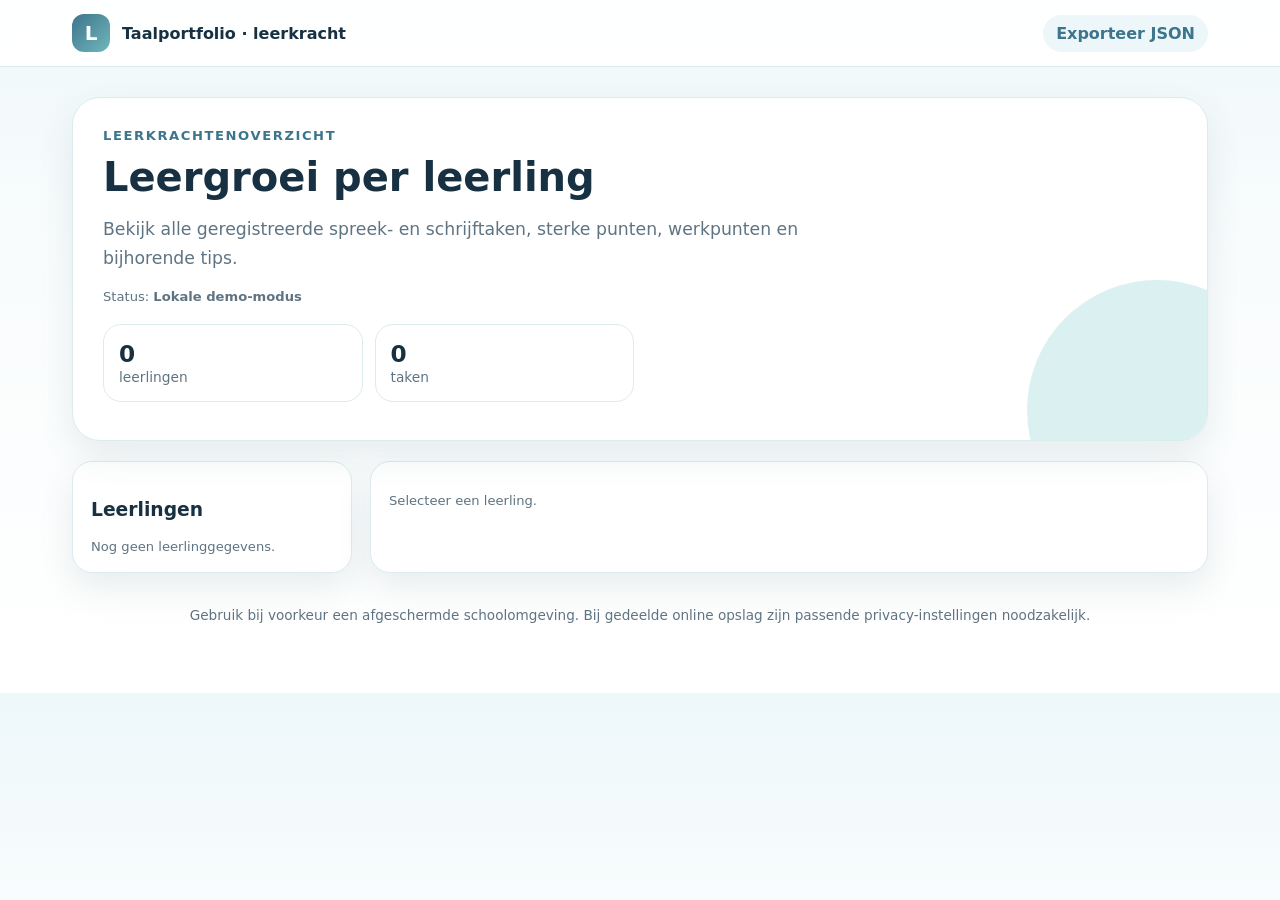
==== leraar.html @ 34dc71e7 "Add files via upload" ====
<!doctype html><html lang="nl"><head><meta charset="utf-8"><meta name="viewport" content="width=device-width,initial-scale=1"><title>Taalportfolio · leerkracht</title><link rel="stylesheet" href="styles.css"></head><body>
<header class="topbar"><div class="topbar-inner"><div class="brand"><div class="brand-mark">L</div><span>Taalportfolio · leerkracht</span></div><button class="ghost-btn" id="exportBtn">Exporteer JSON</button></div></header>
<main><section class="hero-card"><div class="eyebrow">Leerkrachtenoverzicht</div><h1 style="font-size:2.5rem">Leergroei per leerling</h1><p class="lead">Bekijk alle geregistreerde spreek- en schrijftaken, sterke punten, werkpunten en bijhorende tips.</p><p class="small">Status: <strong id="mode"></strong></p><div class="stat-grid"><div class="stat"><strong id="studentCount">0</strong><span>leerlingen</span></div><div class="stat"><strong id="recordCount">0</strong><span>taken</span></div></div></section>
<section class="teacher-grid" style="margin-top:20px"><aside class="panel"><h3>Leerlingen</h3><div id="studentList" class="student-list"></div></aside><section class="panel" id="studentDetail"><p class="small">Selecteer een leerling.</p></section></section>
<div class="footer-note">Gebruik bij voorkeur een afgeschermde schoolomgeving. Bij gedeelde online opslag zijn passende privacy-instellingen noodzakelijk.</div></main>
<script src="config.js"></script><script src="data.js"></script><script src="app.js"></script><script>initTeacher();</script></body></html>
---- styles.css ----
:root {
  --ink: #173042;
  --muted: #5f7483;
  --bg: #f5fbfc;
  --card: #ffffff;
  --accent: #5395a5;
  --accent2: #71b7bb;
  --accent3: #b7e3e3;
  --accent-dark: #3c758c;
  --warm: #fff4df;
  --warm-dark: #c77d2f;
  --good: #eaf8ee;
  --good-ink: #2e6f46;
  --work: #fff1ec;
  --work-ink: #9a513e;
  --shadow: 0 14px 35px rgba(36,78,93,.10);
}
*{box-sizing:border-box}
body{margin:0;font-family:Inter,ui-sans-serif,system-ui,-apple-system,Segoe UI,Roboto,Arial,sans-serif;color:var(--ink);background:linear-gradient(180deg,#eef8fa 0,#f9fcfd 35%,#fff 100%)}
button,input,select,textarea{font:inherit}
a{color:inherit}
.topbar{position:sticky;top:0;z-index:20;background:rgba(255,255,255,.94);backdrop-filter:blur(12px);border-bottom:1px solid #dcebed}
.topbar-inner{max-width:1180px;margin:auto;padding:14px 22px;display:flex;align-items:center;justify-content:space-between;gap:18px}
.brand{display:flex;align-items:center;gap:12px;font-weight:800}
.brand-mark{width:38px;height:38px;border-radius:12px;background:linear-gradient(135deg,var(--accent-dark),var(--accent2));display:grid;place-items:center;color:#fff;font-size:20px}
.nav{display:flex;gap:8px;flex-wrap:wrap}
.nav button,.ghost-btn{border:0;background:#edf6f8;color:var(--accent-dark);padding:9px 13px;border-radius:999px;cursor:pointer;font-weight:700}
.nav button.active{background:var(--accent-dark);color:white}
main{max-width:1180px;margin:auto;padding:30px 22px 70px}
.hero{display:grid;grid-template-columns:1.25fr .75fr;gap:24px;align-items:stretch;margin-bottom:28px}
.hero-card{background:var(--card);border:1px solid #dcebed;border-radius:28px;box-shadow:var(--shadow);padding:30px;position:relative;overflow:hidden}
.hero-card:before{content:"";position:absolute;inset:auto -80px -100px auto;width:260px;height:260px;border-radius:50%;background:var(--accent3);opacity:.5}
.eyebrow{font-size:.82rem;text-transform:uppercase;letter-spacing:.12em;color:var(--accent-dark);font-weight:800}
h1{font-size:clamp(2rem,4vw,3.6rem);line-height:1.02;margin:.35em 0 .35em}
.lead{font-size:1.08rem;color:var(--muted);max-width:760px;line-height:1.65}
.identity{display:grid;gap:12px;margin-top:22px;grid-template-columns:1fr 1fr}
.field label{display:block;font-size:.8rem;font-weight:800;color:var(--muted);margin:0 0 6px}
.field input,.field select,.field textarea{width:100%;padding:11px 12px;border:1px solid #cadfe4;border-radius:12px;background:white;color:var(--ink);outline:none}
.field input:focus,.field select:focus,.field textarea:focus{border-color:var(--accent);box-shadow:0 0 0 3px rgba(83,149,165,.14)}
.teacher-tip{background:linear-gradient(135deg,#fff8ed,#fff);border:1px solid #f0dcc4;border-radius:28px;padding:18px;display:grid;grid-template-columns:120px 1fr;gap:16px;align-items:center;box-shadow:var(--shadow)}
.teacher-tip img{width:120px;height:120px;border-radius:50%;object-fit:cover;object-position:50% 32%;border:5px solid white;box-shadow:0 8px 18px rgba(0,0,0,.08)}
.bubble{position:relative;background:white;border:2px solid #f1d7b5;border-radius:18px;padding:16px;line-height:1.5}
.bubble:before{content:"";position:absolute;left:-12px;top:42px;width:20px;height:20px;background:white;border-left:2px solid #f1d7b5;border-bottom:2px solid #f1d7b5;transform:rotate(45deg)}
.stat-grid{display:grid;grid-template-columns:repeat(4,1fr);gap:12px;margin:20px 0 8px}.stat{background:white;border:1px solid #dcebed;border-radius:18px;padding:15px}.stat strong{display:block;font-size:1.45rem}.stat span{color:var(--muted);font-size:.86rem}
.section-head{display:flex;justify-content:space-between;gap:12px;align-items:end;margin:34px 0 14px}.section-head h2{margin:0;font-size:1.7rem}.section-head p{margin:3px 0 0;color:var(--muted)}
.task-list{display:grid;gap:14px}.task-card{background:white;border:1px solid #dcebed;border-radius:20px;padding:18px;box-shadow:0 8px 22px rgba(36,78,93,.06)}
.task-top{display:grid;grid-template-columns:52px 1.3fr .7fr;gap:12px;align-items:end;margin-bottom:14px}.num{width:46px;height:46px;border-radius:15px;background:var(--accent3);display:grid;place-items:center;font-weight:900;color:var(--accent-dark)}
.task-grid{display:grid;grid-template-columns:1fr 1fr;gap:14px}.choice-box{border-radius:16px;padding:14px}.choice-box.good{background:var(--good)}.choice-box.work{background:var(--work)}.choice-box h4{margin:0 0 10px}.advice{margin-top:10px;background:white;border-radius:12px;padding:11px 12px;min-height:64px;color:#526774;line-height:1.45;border:1px dashed #d8b9ad}.advice.empty{color:#8799a4;font-style:italic}.small{font-size:.82rem;color:var(--muted)}
.actions{display:flex;gap:8px;justify-content:flex-end;margin-top:12px}.primary-btn{border:0;background:var(--accent-dark);color:white;padding:10px 14px;border-radius:12px;font-weight:800;cursor:pointer}.danger-btn{border:0;background:#fff0ed;color:#a74a38;padding:9px 12px;border-radius:11px;font-weight:750;cursor:pointer}
.hidden{display:none!important}.notice{background:#fff8df;border:1px solid #eedfa8;padding:12px 14px;border-radius:14px;color:#6c5b1e;margin:16px 0}.success{background:#eaf8ee;border-color:#c9e8d1;color:#336749}
.teacher-grid{display:grid;grid-template-columns:280px 1fr;gap:18px}.panel{background:white;border:1px solid #dcebed;border-radius:20px;padding:18px;box-shadow:var(--shadow)}
.student-list{display:grid;gap:8px}.student-btn{width:100%;text-align:left;border:1px solid #dcebed;background:white;padding:11px 12px;border-radius:12px;cursor:pointer}.student-btn.active{background:#eaf5f7;border-color:var(--accent)}
.badge{display:inline-flex;align-items:center;padding:4px 9px;border-radius:999px;background:#edf6f8;color:var(--accent-dark);font-size:.78rem;font-weight:800}.badge.good{background:var(--good);color:var(--good-ink)}.badge.work{background:var(--work);color:var(--work-ink)}
.history{display:grid;gap:10px}.history-item{border:1px solid #dfebee;border-radius:14px;padding:13px}.history-item h4{margin:0 0 8px}.history-meta{display:flex;gap:8px;flex-wrap:wrap;margin-bottom:8px}.history p{margin:6px 0;line-height:1.45}
.footer-note{margin-top:34px;color:var(--muted);font-size:.85rem;text-align:center}
@media(max-width:900px){.hero{grid-template-columns:1fr}.teacher-grid{grid-template-columns:1fr}.stat-grid{grid-template-columns:1fr 1fr}.task-grid{grid-template-columns:1fr}.task-top{grid-template-columns:46px 1fr}.task-top .datefield{grid-column:2}.identity{grid-template-columns:1fr}}
@media(max-width:560px){main{padding:20px 14px 60px}.topbar-inner{padding:12px 14px}.teacher-tip{grid-template-columns:78px 1fr}.teacher-tip img{width:78px;height:78px}.bubble:before{top:25px}.stat-grid{grid-template-columns:1fr 1fr}.hero-card{padding:22px}.task-card{padding:14px}}
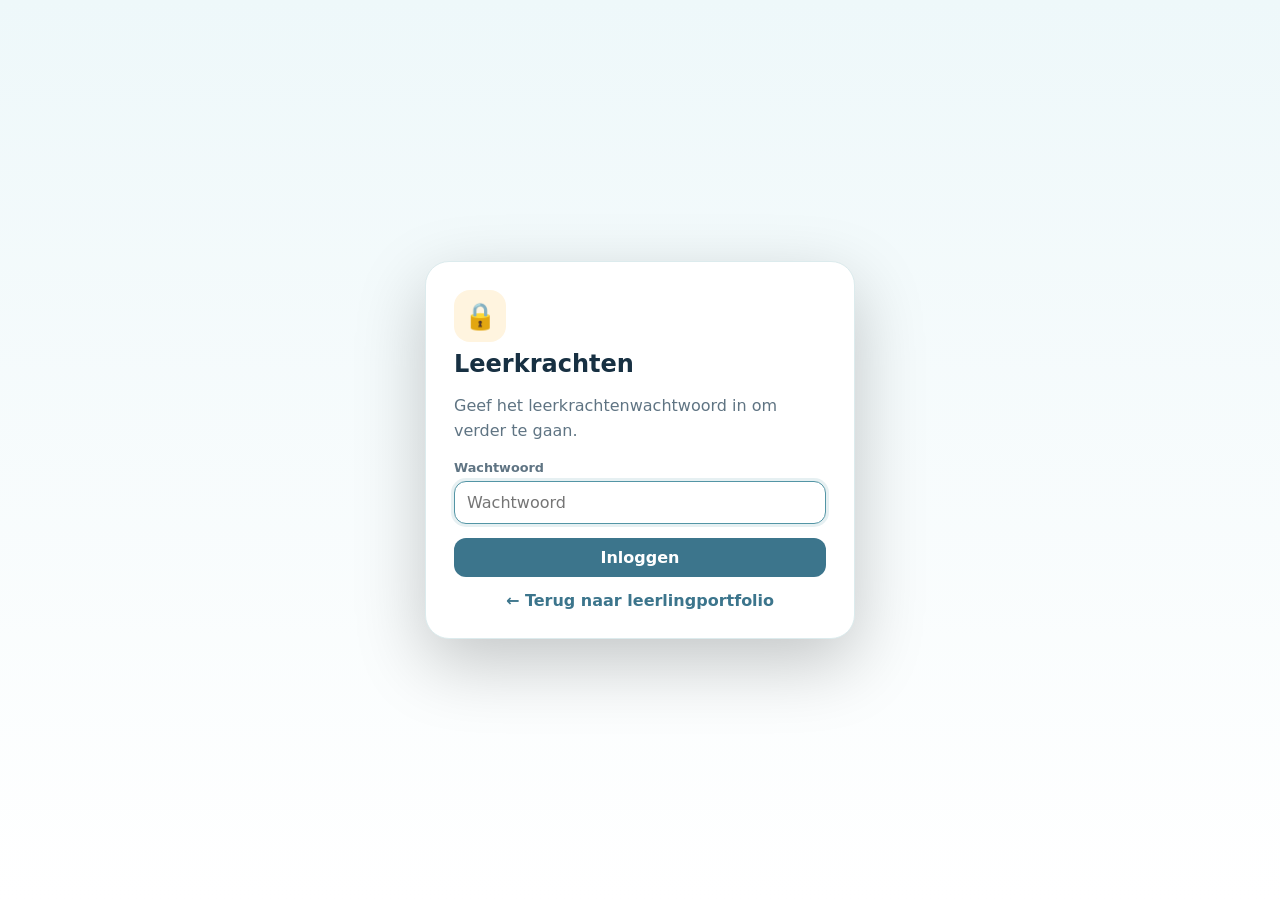
==== commit 63dd4d61: "Add files via upload" ====
--- a/leraar.html
+++ b/leraar.html
@@ -1,6 +1,9 @@
-<!doctype html><html lang="nl"><head><meta charset="utf-8"><meta name="viewport" content="width=device-width,initial-scale=1"><title>Taalportfolio · leerkracht</title><link rel="stylesheet" href="styles.css"></head><body>
-<header class="topbar"><div class="topbar-inner"><div class="brand"><div class="brand-mark">L</div><span>Taalportfolio · leerkracht</span></div><button class="ghost-btn" id="exportBtn">Exporteer JSON</button></div></header>
-<main><section class="hero-card"><div class="eyebrow">Leerkrachtenoverzicht</div><h1 style="font-size:2.5rem">Leergroei per leerling</h1><p class="lead">Bekijk alle geregistreerde spreek- en schrijftaken, sterke punten, werkpunten en bijhorende tips.</p><p class="small">Status: <strong id="mode"></strong></p><div class="stat-grid"><div class="stat"><strong id="studentCount">0</strong><span>leerlingen</span></div><div class="stat"><strong id="recordCount">0</strong><span>taken</span></div></div></section>
-<section class="teacher-grid" style="margin-top:20px"><aside class="panel"><h3>Leerlingen</h3><div id="studentList" class="student-list"></div></aside><section class="panel" id="studentDetail"><p class="small">Selecteer een leerling.</p></section></section>
-<div class="footer-note">Gebruik bij voorkeur een afgeschermde schoolomgeving. Bij gedeelde online opslag zijn passende privacy-instellingen noodzakelijk.</div></main>
-<script src="config.js"></script><script src="data.js"></script><script src="app.js"></script><script>initTeacher();</script></body></html>
+<!doctype html><html lang="nl"><head><meta charset="utf-8"><meta name="viewport" content="width=device-width,initial-scale=1"><title>Taalportfolio · leerkracht</title><link rel="stylesheet" href="styles.css"></head><body class="teacher-page">
+<div id="teacherGate" class="teacher-gate"><div class="modal-card"><div class="lock-icon">🔒</div><h2>Leerkrachten</h2><p>Geef het leerkrachtenwachtwoord in om verder te gaan.</p><div class="field"><label>Wachtwoord</label><input id="gatePassword" type="password" autocomplete="current-password" placeholder="Wachtwoord"></div><div id="gateError" class="login-error hidden">Onjuist wachtwoord.</div><button class="primary-btn login-submit" id="gateSubmit">Inloggen</button><a class="back-link" href="index.html">← Terug naar leerlingportfolio</a></div></div>
+<div id="teacherApp" class="hidden">
+<header class="topbar"><div class="topbar-inner"><div class="brand"><div class="brand-mark">L</div><span>Taalportfolio · leerkracht</span></div><div class="teacher-actions"><a class="ghost-btn link-btn" href="index.html">Leerlingenversie</a><button class="ghost-btn" id="exportBtn">Exporteer JSON</button><button class="ghost-btn" id="logoutBtn">Uitloggen</button></div></div></header>
+<main><section class="hero-card"><div class="eyebrow">Leerkrachtenoverzicht</div><h1 style="font-size:2.5rem">Leergroei per leerling</h1><p class="lead">Bekijk spreek- en schrijftaken over het eerste en tweede jaar, met sterke punten, werkpunten en bijhorende tips.</p><p class="small">Status: <strong id="mode"></strong></p><div class="stat-grid"><div class="stat"><strong id="studentCount">0</strong><span>leerlingen</span></div><div class="stat"><strong id="recordCount">0</strong><span>taken</span></div></div></section>
+<section class="teacher-grid" style="margin-top:20px"><aside class="panel"><h3>Leerlingen</h3><div id="studentList" class="student-list"></div></aside><section class="panel"><div class="teacher-filters"><div class="field"><label>Schooljaar</label><select id="filterYear"><option value="all">Beide jaren</option><option value="1">1ste jaar</option><option value="2">2de jaar</option></select></div><div class="field"><label>Taaktype</label><select id="filterType"><option value="all">Spreken & schrijven</option><option value="spreken">Spreken</option><option value="schrijven">Schrijven</option></select></div></div><div id="studentDetail"><p class="small">Selecteer een leerling.</p></div></section></section>
+<div class="footer-note">Leerkrachtenoverzicht · toegang via wachtwoord</div></main>
+</div>
+<script src="config.js"></script><script src="data.js"></script><script src="app.js"></script><script>initTeacherGate();</script></body></html>
--- a/styles.css
+++ b/styles.css
@@ -55,3 +55,32 @@
 .footer-note{margin-top:34px;color:var(--muted);font-size:.85rem;text-align:center}
 @media(max-width:900px){.hero{grid-template-columns:1fr}.teacher-grid{grid-template-columns:1fr}.stat-grid{grid-template-columns:1fr 1fr}.task-grid{grid-template-columns:1fr}.task-top{grid-template-columns:46px 1fr}.task-top .datefield{grid-column:2}.identity{grid-template-columns:1fr}}
 @media(max-width:560px){main{padding:20px 14px 60px}.topbar-inner{padding:12px 14px}.teacher-tip{grid-template-columns:78px 1fr}.teacher-tip img{width:78px;height:78px}.bubble:before{top:25px}.stat-grid{grid-template-columns:1fr 1fr}.hero-card{padding:22px}.task-card{padding:14px}}
+
+
+/* Tip van de leerkracht per taak */
+.task-tip{margin-top:12px;display:grid;grid-template-columns:78px 1fr;gap:12px;align-items:center}
+.task-tip img{width:78px;height:78px;border-radius:50%;object-fit:cover;object-position:50% 32%;border:4px solid white;box-shadow:0 6px 14px rgba(0,0,0,.08)}
+.task-tip .bubble{position:relative;background:white;border:2px solid #f1d7b5;border-radius:16px;padding:12px 14px;line-height:1.45}
+.task-tip .bubble:before{content:"";position:absolute;left:-10px;top:28px;width:16px;height:16px;background:white;border-left:2px solid #f1d7b5;border-bottom:2px solid #f1d7b5;transform:rotate(45deg)}
+.task-tip .advice{margin-top:4px;background:transparent;border:0;border-radius:0;padding:0;min-height:0;color:#526774;line-height:1.45}
+@media(max-width:560px){.task-tip{grid-template-columns:64px 1fr}.task-tip img{width:64px;height:64px}.task-tip .bubble:before{top:22px}}
+
+/* Versie 3: twee schooljaren + leerkrachtenlogin */
+.hero .wide{grid-column:1/-1}
+.top-actions{display:flex;align-items:center;gap:12px;flex-wrap:wrap;justify-content:flex-end}
+.teacher-login-btn{border:0;background:#fff4df;color:#8c5f22;padding:9px 13px;border-radius:999px;cursor:pointer;font-weight:800;white-space:nowrap}
+.year-pill{display:inline-flex;margin-bottom:8px;padding:5px 10px;border-radius:999px;background:#eaf5f7;color:var(--accent-dark);font-size:.78rem;font-weight:900;letter-spacing:.03em}
+.year-pill.second{background:#f2ecfb;color:#654b8a}
+.modal,.teacher-gate{position:fixed;inset:0;background:rgba(23,48,66,.54);display:grid;place-items:center;padding:20px;z-index:100}
+.modal-card{position:relative;width:min(430px,100%);background:white;border-radius:24px;padding:28px;box-shadow:0 24px 70px rgba(0,0,0,.22);border:1px solid #dcebed;text-align:left}
+.modal-card h2{margin:8px 0}.modal-card p{color:var(--muted);line-height:1.55}.modal-close{position:absolute;right:14px;top:10px;border:0;background:transparent;font-size:28px;cursor:pointer;color:var(--muted)}
+.lock-icon{width:52px;height:52px;border-radius:16px;display:grid;place-items:center;background:#fff4df;font-size:26px}.login-submit{width:100%;margin-top:14px}.login-error{margin-top:9px;padding:9px 11px;border-radius:10px;background:#fff0ed;color:#a74a38;font-size:.86rem;font-weight:700}
+.teacher-gate{background:linear-gradient(180deg,#eef8fa,#fff)}.back-link{display:block;text-align:center;margin-top:14px;color:var(--accent-dark);font-weight:700;text-decoration:none}.teacher-actions{display:flex;gap:8px;align-items:center;flex-wrap:wrap}.link-btn{text-decoration:none;display:inline-flex}.teacher-filters{display:grid;grid-template-columns:1fr 1fr;gap:12px;margin-bottom:18px;padding-bottom:16px;border-bottom:1px solid #e4eef0}.badge.year{background:#f2ecfb;color:#654b8a}.empty-state{padding:24px;text-align:center;background:#f8fbfc;border-radius:14px}
+@media(max-width:980px){.topbar-inner{align-items:flex-start;flex-direction:column}.top-actions{width:100%;justify-content:flex-start}.nav{width:100%}.nav button{flex:1 1 190px}}
+@media(max-width:650px){.teacher-filters{grid-template-columns:1fr}.teacher-actions{width:100%}.teacher-actions .ghost-btn{flex:1}.teacher-login-btn{width:100%}}
+
+/* Versie 4: wissen vanuit leerkrachtenoverzicht */
+.history-title-row{display:flex;align-items:flex-start;justify-content:space-between;gap:12px;margin-bottom:8px}
+.history-title-row h4{margin:0;flex:1}
+.teacher-delete{flex:0 0 auto;padding:7px 10px;font-size:.8rem}
+@media(max-width:560px){.history-title-row{align-items:stretch;flex-direction:column}.teacher-delete{align-self:flex-start}}
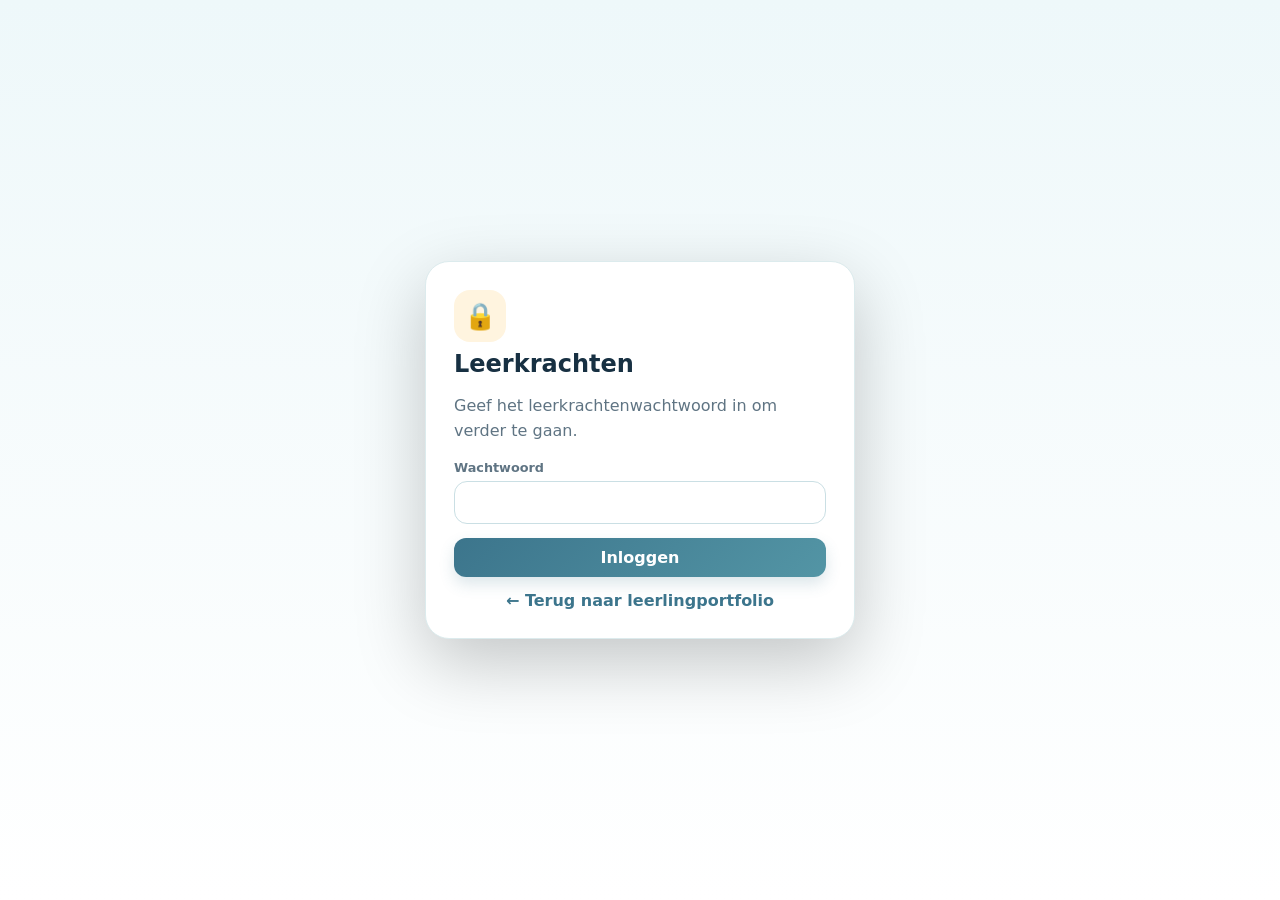
==== commit 69b04e57: "Add files via upload" ====
--- a/leraar.html
+++ b/leraar.html
@@ -1,9 +1,6 @@
 <!doctype html><html lang="nl"><head><meta charset="utf-8"><meta name="viewport" content="width=device-width,initial-scale=1"><title>Taalportfolio · leerkracht</title><link rel="stylesheet" href="styles.css"></head><body class="teacher-page">
-<div id="teacherGate" class="teacher-gate"><div class="modal-card"><div class="lock-icon">🔒</div><h2>Leerkrachten</h2><p>Geef het leerkrachtenwachtwoord in om verder te gaan.</p><div class="field"><label>Wachtwoord</label><input id="gatePassword" type="password" autocomplete="current-password" placeholder="Wachtwoord"></div><div id="gateError" class="login-error hidden">Onjuist wachtwoord.</div><button class="primary-btn login-submit" id="gateSubmit">Inloggen</button><a class="back-link" href="index.html">← Terug naar leerlingportfolio</a></div></div>
-<div id="teacherApp" class="hidden">
-<header class="topbar"><div class="topbar-inner"><div class="brand"><div class="brand-mark">L</div><span>Taalportfolio · leerkracht</span></div><div class="teacher-actions"><a class="ghost-btn link-btn" href="index.html">Leerlingenversie</a><button class="ghost-btn" id="exportBtn">Exporteer JSON</button><button class="ghost-btn" id="logoutBtn">Uitloggen</button></div></div></header>
-<main><section class="hero-card"><div class="eyebrow">Leerkrachtenoverzicht</div><h1 style="font-size:2.5rem">Leergroei per leerling</h1><p class="lead">Bekijk spreek- en schrijftaken over het eerste en tweede jaar, met sterke punten, werkpunten en bijhorende tips.</p><p class="small">Status: <strong id="mode"></strong></p><div class="stat-grid"><div class="stat"><strong id="studentCount">0</strong><span>leerlingen</span></div><div class="stat"><strong id="recordCount">0</strong><span>taken</span></div></div></section>
-<section class="teacher-grid" style="margin-top:20px"><aside class="panel"><h3>Leerlingen</h3><div id="studentList" class="student-list"></div></aside><section class="panel"><div class="teacher-filters"><div class="field"><label>Schooljaar</label><select id="filterYear"><option value="all">Beide jaren</option><option value="1">1ste jaar</option><option value="2">2de jaar</option></select></div><div class="field"><label>Taaktype</label><select id="filterType"><option value="all">Spreken & schrijven</option><option value="spreken">Spreken</option><option value="schrijven">Schrijven</option></select></div></div><div id="studentDetail"><p class="small">Selecteer een leerling.</p></div></section></section>
-<div class="footer-note">Leerkrachtenoverzicht · toegang via wachtwoord</div></main>
-</div>
+<div id="teacherGate" class="teacher-gate"><div class="modal-card"><div class="lock-icon">🔒</div><h2>Leerkrachten</h2><p>Geef het leerkrachtenwachtwoord in om verder te gaan.</p><div class="field"><label>Wachtwoord</label><input id="gatePassword" type="password"><div id="gateError" class="login-error hidden">Onjuist wachtwoord.</div></div><button class="primary-btn login-submit" id="gateSubmit">Inloggen</button><a class="back-link" href="index.html">← Terug naar leerlingportfolio</a></div></div>
+<div id="teacherApp" class="hidden"><header class="topbar"><div class="topbar-inner"><div class="brand"><div class="brand-mark">L</div><span>Taalportfolio · leerkracht</span></div><div class="teacher-actions"><a class="ghost-btn link-btn" href="index.html">Leerlingenversie</a><button class="ghost-btn" id="exportBtn">Exporteer JSON</button><button class="ghost-btn" id="logoutBtn">Uitloggen</button></div></div></header>
+<main><section class="hero-card"><div class="eyebrow">Leerkrachtenoverzicht</div><h1 style="font-size:2.5rem">Leergroei per leerling</h1><p class="lead">Bekijk per schooljaar de eigen reflectie en de samengevatte peerfeedback bij spreektaken.</p><p class="small">Status: <strong id="mode"></strong></p><div class="stat-grid"><div class="stat"><strong id="studentCount">0</strong><span>leerlingen</span></div><div class="stat"><strong id="recordCount">0</strong><span>taken</span></div></div></section>
+<section class="teacher-grid" style="margin-top:20px"><aside class="panel"><h3>Leerlingen</h3><div id="studentList" class="student-list"></div></aside><section class="panel"><div class="teacher-filters three"><div class="field"><label>Schooljaar</label><select id="filterAcademicYear"></select></div><div class="field"><label>Leerjaar</label><select id="filterYear"><option value="all">1ste & 2de jaar</option><option value="1">1ste jaar</option><option value="2">2de jaar</option></select></div><div class="field"><label>Taaktype</label><select id="filterType"><option value="all">Spreken & schrijven</option><option value="spreken">Spreken</option><option value="schrijven">Schrijven</option></select></div></div><div id="studentDetail"><p class="small">Selecteer een leerling.</p></div></section></section><div class="footer-note">Leerkrachtenoverzicht · toegang via wachtwoord</div></main></div>
 <script src="config.js"></script><script src="data.js"></script><script src="app.js"></script><script>initTeacherGate();</script></body></html>
--- a/styles.css
+++ b/styles.css
@@ -84,3 +84,74 @@
 .history-title-row h4{margin:0;flex:1}
 .teacher-delete{flex:0 0 auto;padding:7px 10px;font-size:.8rem}
 @media(max-width:560px){.history-title-row{align-items:stretch;flex-direction:column}.teacher-delete{align-self:flex-start}}
+
+/* Versie 5: warmere, speelsere uitstraling + vrije feedbackvelden */
+body{
+  background:
+    radial-gradient(circle at 8% 10%, rgba(183,227,227,.7), transparent 24%),
+    radial-gradient(circle at 92% 18%, rgba(255,226,188,.55), transparent 22%),
+    radial-gradient(circle at 78% 78%, rgba(224,214,245,.38), transparent 24%),
+    linear-gradient(180deg,#f4fbfc 0,#fbfdfd 45%,#fffaf5 100%);
+  min-height:100vh;
+}
+body:before{
+  content:"";position:fixed;inset:0;pointer-events:none;z-index:-1;opacity:.38;
+  background-image:radial-gradient(rgba(60,117,140,.12) 1px,transparent 1px);
+  background-size:24px 24px;
+  mask-image:linear-gradient(to bottom,black,transparent 78%);
+}
+.topbar{box-shadow:0 6px 20px rgba(36,78,93,.06)}
+.brand-mark{box-shadow:0 8px 18px rgba(60,117,140,.22);transform:rotate(-3deg)}
+.teacher-login-btn,.nav button,.ghost-btn{transition:.18s ease}
+.teacher-login-btn:hover,.nav button:hover,.ghost-btn:hover{transform:translateY(-1px);box-shadow:0 6px 14px rgba(36,78,93,.09)}
+.hero-card{border:1px solid rgba(83,149,165,.22);background:linear-gradient(135deg,rgba(255,255,255,.98),rgba(248,253,253,.98));box-shadow:0 20px 55px rgba(36,78,93,.12)}
+.hero-card:before{width:320px;height:320px;right:-90px;bottom:-120px;background:linear-gradient(135deg,var(--accent3),#dff2f2);opacity:.65}
+.hero-card:after{content:"✦";position:absolute;right:54px;top:34px;font-size:4.2rem;color:#f3c978;opacity:.65;transform:rotate(10deg)}
+.eyebrow{display:inline-flex;align-items:center;gap:7px;background:#eaf5f7;padding:6px 10px;border-radius:999px;letter-spacing:.08em}
+.eyebrow:before{content:"✦";font-size:.75rem}
+h1{letter-spacing:-.035em}
+.growth-steps{display:grid;grid-template-columns:repeat(3,1fr);gap:12px;margin:22px 0 4px;position:relative;z-index:1}
+.growth-step{display:flex;align-items:center;gap:11px;padding:13px 14px;border-radius:16px;background:rgba(255,255,255,.86);border:1px solid #dcebed;box-shadow:0 7px 18px rgba(36,78,93,.05)}
+.growth-step span{width:34px;height:34px;flex:0 0 34px;border-radius:12px;display:grid;place-items:center;background:linear-gradient(135deg,var(--accent-dark),var(--accent2));color:white;font-weight:900;box-shadow:0 5px 12px rgba(60,117,140,.2)}
+.growth-step strong{display:block;font-size:.9rem}.growth-step small{display:block;color:var(--muted);font-size:.74rem;margin-top:2px;line-height:1.3}
+.identity{position:relative;z-index:1;background:rgba(255,255,255,.72);border:1px solid #e0eef0;padding:14px;border-radius:18px}
+.stat{position:relative;overflow:hidden;box-shadow:0 7px 18px rgba(36,78,93,.04)}
+.stat:after{content:"";position:absolute;right:-18px;bottom:-18px;width:58px;height:58px;border-radius:50%;background:var(--accent3);opacity:.35}
+.section-head{padding:18px 20px;border-radius:20px;background:linear-gradient(90deg,rgba(255,255,255,.9),rgba(239,248,249,.86));border:1px solid #dcebed;box-shadow:0 8px 22px rgba(36,78,93,.05)}
+.section-head h2{font-size:1.85rem}
+.task-list{gap:18px}
+.task-card{position:relative;overflow:hidden;border:1px solid #d8e8eb;border-radius:24px;padding:20px;box-shadow:0 12px 28px rgba(36,78,93,.08);transition:.18s ease;background:rgba(255,255,255,.96)}
+.task-card:hover{transform:translateY(-2px);box-shadow:0 16px 34px rgba(36,78,93,.11)}
+.task-card:before{content:"";position:absolute;left:0;top:0;bottom:0;width:5px;background:linear-gradient(180deg,var(--accent2),var(--accent-dark))}
+.task-card.empty-task{background:linear-gradient(135deg,#ffffff,#fbfefe)}
+.task-card.saved-task:after{content:"Bewaard";position:absolute;right:18px;top:18px;padding:4px 8px;border-radius:999px;background:#eaf8ee;color:#2e6f46;font-size:.68rem;font-weight:900;letter-spacing:.03em}
+.num{border-radius:16px;background:linear-gradient(135deg,#d8f0ef,#b7e3e3);box-shadow:inset 0 0 0 1px rgba(60,117,140,.08),0 6px 14px rgba(60,117,140,.1)}
+.choice-box{border:1px solid transparent;min-height:100%}
+.choice-box.good{background:linear-gradient(145deg,#edf9f0,#f8fcf9);border-color:#d3ead9}
+.choice-box.work{background:linear-gradient(145deg,#fff3ef,#fffaf8);border-color:#f0d8cf}
+.choice-heading{display:flex;align-items:center;gap:10px;margin-bottom:11px}
+.choice-heading h4{margin:0}.choice-heading small{display:block;color:var(--muted);margin-top:1px}
+.choice-icon{width:34px;height:34px;border-radius:12px;display:grid;place-items:center;font-weight:900;background:white;box-shadow:0 4px 10px rgba(0,0,0,.05)}
+.good .choice-icon{color:var(--good-ink)}.work .choice-icon{color:var(--work-ink)}
+.field input,.field select,.field textarea{border-radius:13px;transition:.18s ease}
+.field input:hover,.field select:hover,.field textarea:hover{border-color:#a9cdd4}
+.primary-btn{background:linear-gradient(135deg,var(--accent-dark),var(--accent));box-shadow:0 7px 15px rgba(60,117,140,.18);transition:.18s ease}
+.primary-btn:hover{transform:translateY(-1px);box-shadow:0 9px 20px rgba(60,117,140,.24)}
+.task-tip{background:rgba(255,248,237,.58);border:1px dashed #eed4b1;border-radius:17px;padding:10px}
+.task-tip img{box-shadow:0 7px 18px rgba(86,62,35,.13)}
+.custom-entry{margin-top:11px;padding:12px;border-radius:14px;background:rgba(255,255,255,.82);border:1px dashed #c9dde1}
+.custom-entry label{display:block;font-size:.78rem;font-weight:850;color:var(--muted);margin-bottom:6px}
+.custom-entry textarea{width:100%;resize:vertical;min-height:78px;padding:10px 11px;border:1px solid #cadfe4;border-radius:11px;background:white;color:var(--ink);outline:none;line-height:1.45}
+.custom-entry textarea:focus{border-color:var(--accent);box-shadow:0 0 0 3px rgba(83,149,165,.12)}
+.word-counter{text-align:right;margin-top:5px;font-size:.73rem;font-weight:800;color:#7b8d98}
+.word-counter.over-limit{color:#b64835}.custom-entry textarea.over-limit{border-color:#c85c48;background:#fff7f5}
+.custom-note{font-size:.74rem;color:#7f8f99;margin-top:5px;line-height:1.35}
+.footer-note{padding:16px 18px;border-radius:16px;background:rgba(255,255,255,.58);border:1px solid #e4eff1}
+.teacher-page .hero-card{background:linear-gradient(135deg,#fff,#f4fbfc)}
+.panel{background:rgba(255,255,255,.94)}
+.history-item{background:linear-gradient(135deg,#fff,#fbfefe);box-shadow:0 6px 16px rgba(36,78,93,.04)}
+@media(max-width:760px){.growth-steps{grid-template-columns:1fr}.hero-card:after{font-size:2.8rem;right:24px;top:24px}.section-head{padding:15px}.task-card{padding:16px}}
+
+/* Versie 6: schooljaar + peerfeedback */
+.identity{grid-template-columns:.7fr 1.15fr 1fr}.peer-panel{margin:0 0 28px;padding:20px 22px;border-radius:22px;background:linear-gradient(135deg,#f2ecfb,#fff);border:1px solid #ded2ef;display:flex;justify-content:space-between;gap:18px;align-items:center;box-shadow:0 8px 22px rgba(36,78,93,.05)}.peer-panel h2{margin:8px 0 4px}.peer-panel p{margin:0;color:var(--muted);line-height:1.5}.peer-modal-card .field{margin-top:12px}.peer-summary{margin:14px 0 2px;padding:14px 16px;border-radius:16px;background:#f2ecfb;border:1px solid #ded2ef;color:#574374}.peer-summary p{margin:6px 0 0;line-height:1.5}.teacher-filters.three{grid-template-columns:repeat(3,1fr)}
+@media(max-width:760px){.identity{grid-template-columns:1fr}.peer-panel{align-items:stretch;flex-direction:column}.teacher-filters.three{grid-template-columns:1fr}}
